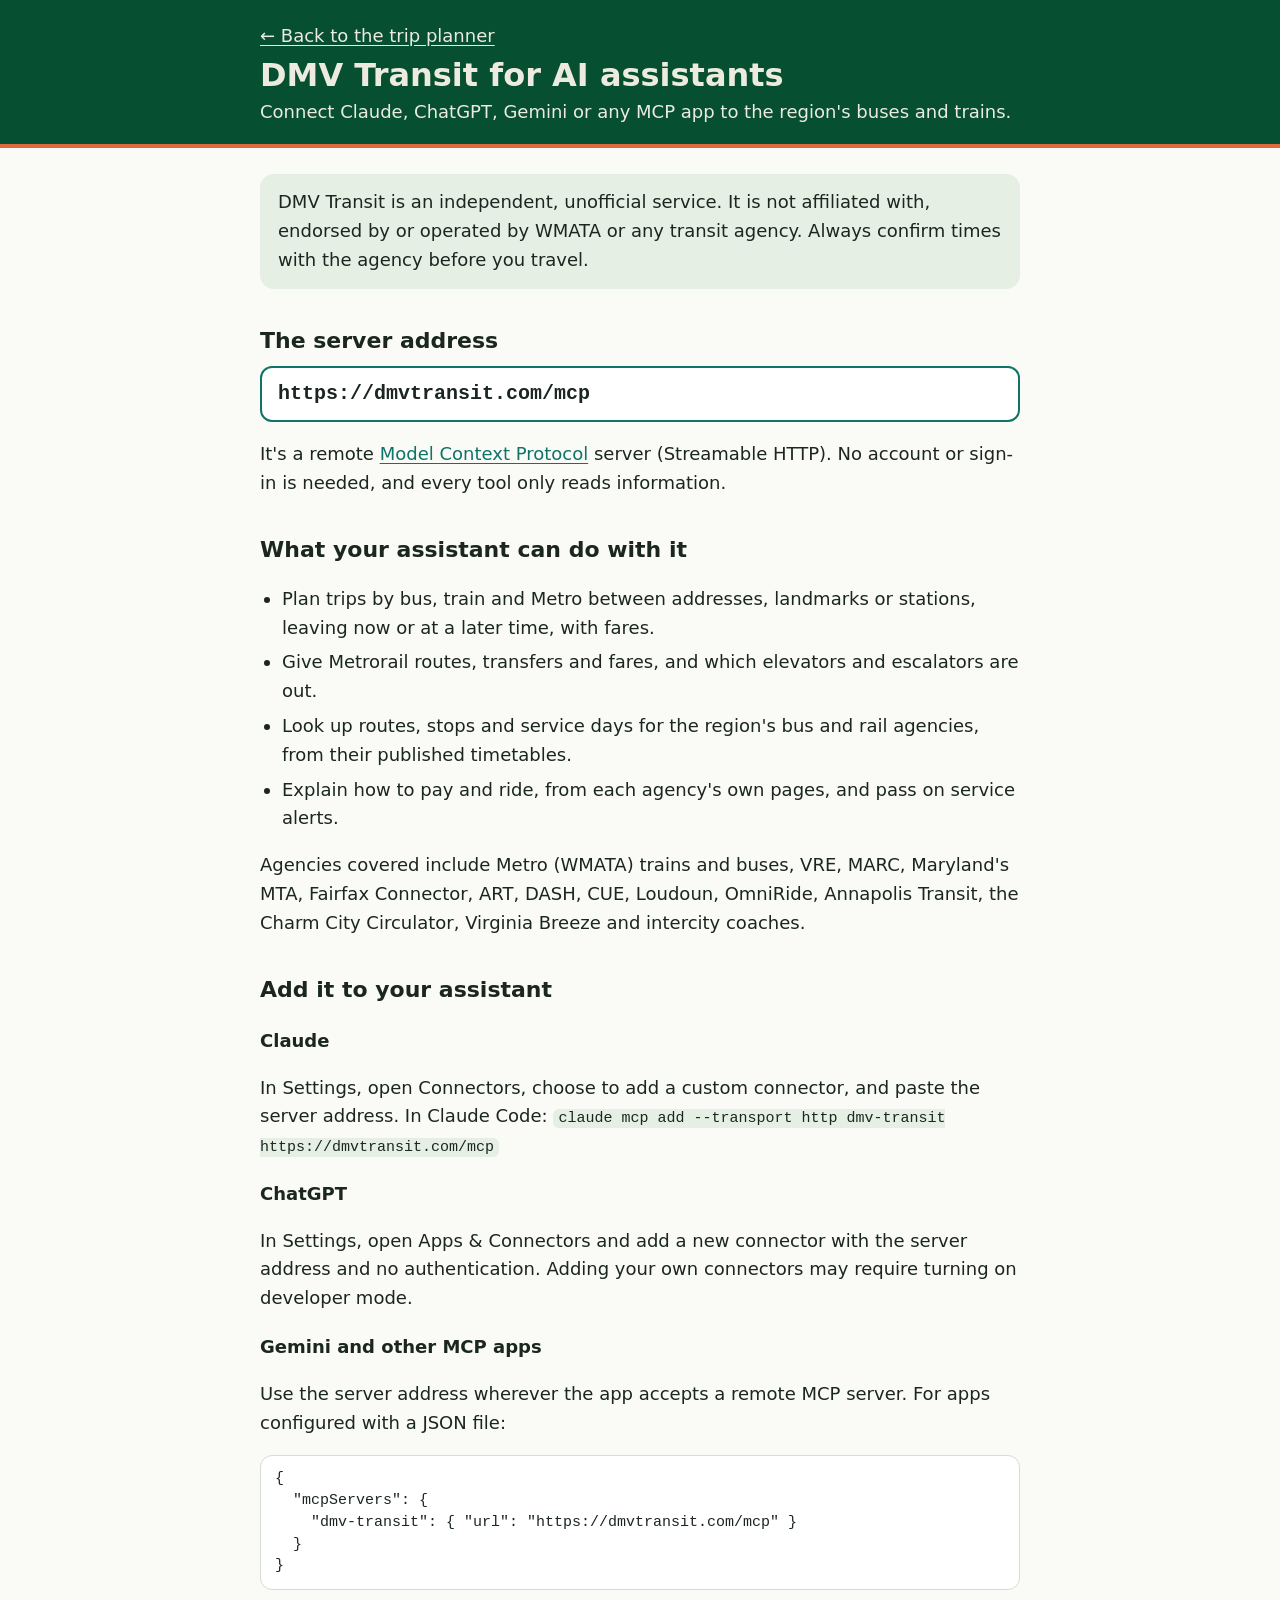
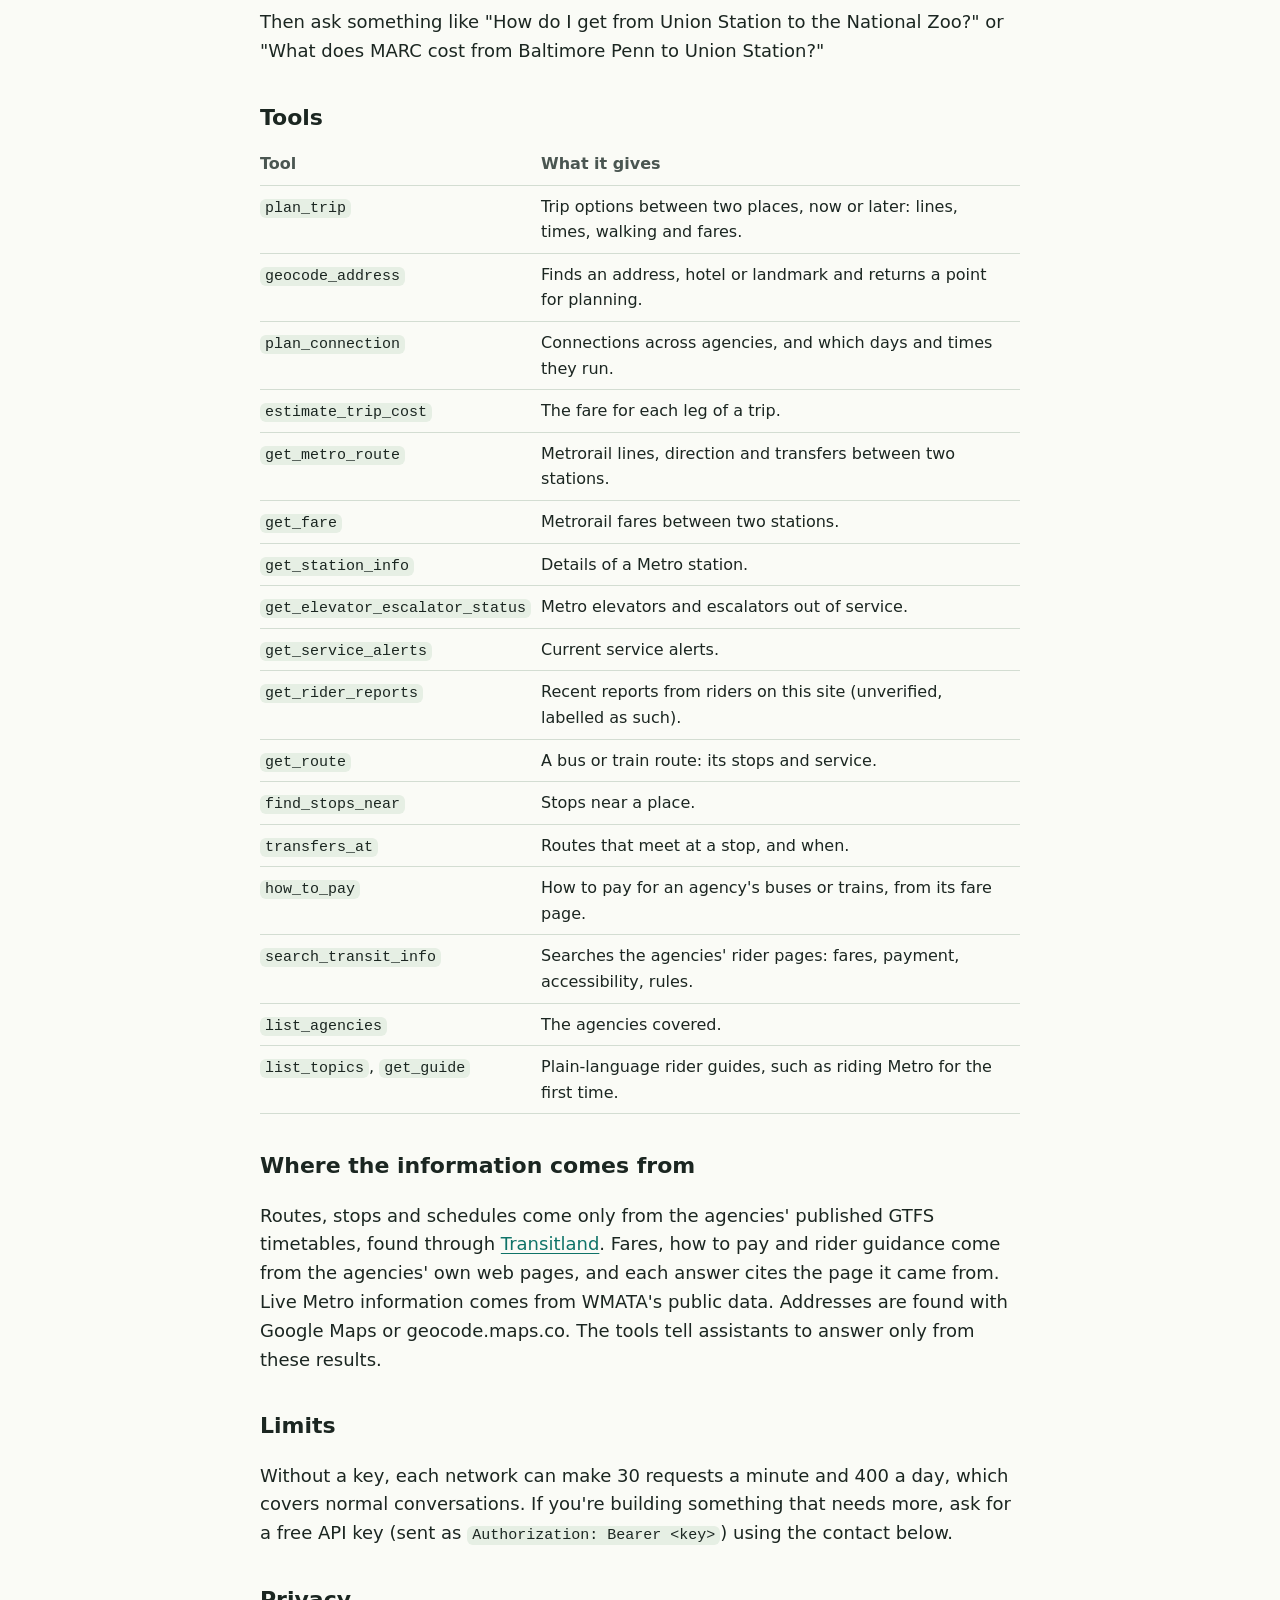
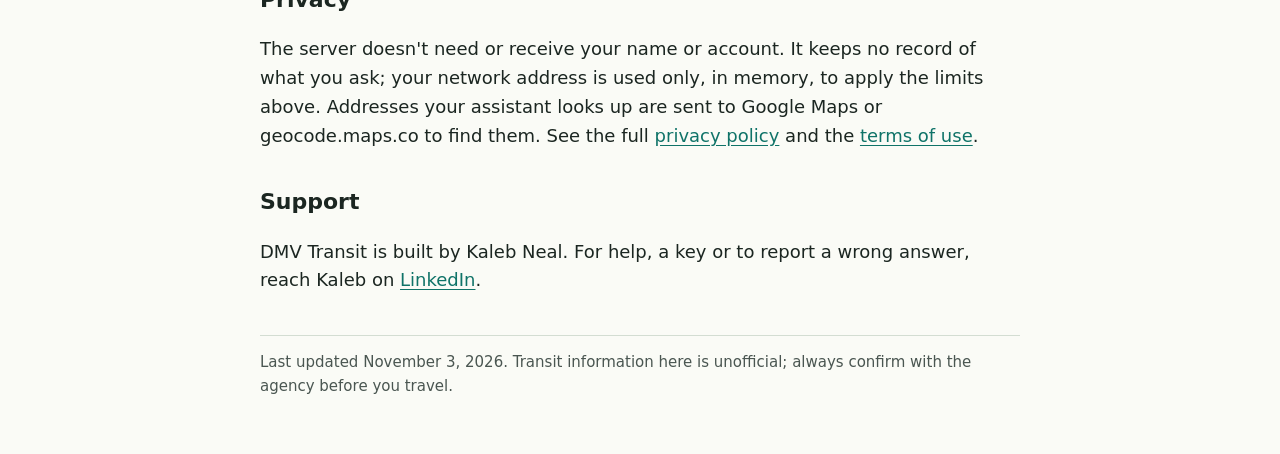
==== src/transit_mcp/chat/static/mcp-server.html @ 0e7c7cea "MCP server open to everyone, ready for the MCP Registry and AI app directories - No key needed (MCP_" ====
<!DOCTYPE html>
<html lang="en">
<head>
<!-- Google tag (gtag.js) -->
<script async src="https://www.googletagmanager.com/gtag/js?id=G-BXZC03P0DK"></script>
<script>
  window.dataLayer = window.dataLayer || [];
  function gtag(){dataLayer.push(arguments);}
  gtag('js', new Date());

  gtag('config', 'G-BXZC03P0DK');
</script>
<meta charset="utf-8" />
<meta name="viewport" content="width=device-width, initial-scale=1" />
<title>MCP Server - DMV Transit</title>
<meta name="description" content="Connect Claude, ChatGPT, Gemini or any MCP client to DMV Transit: trips, schedules, fares, alerts and rider guides for buses and trains in DC, Maryland and Virginia, from the agencies' own data." />
<meta name="theme-color" content="#064F30" />
<link rel="icon" href="/favicon.ico" sizes="48x48" />
<style>
  :root { --bg: #FAFBF6; --ink: #1B2621; --ink-2: #4A5651; --rule: #D3DDD2; --brand: #064F30;
          --cream: #EDEBE0; --stripe: #DE6A3A; --link: #0F7368; --fill: #E6EFE4;
          --font: "Segoe UI Variable Text", "Segoe UI", system-ui, -apple-system, "SF Pro Text",
                  "Helvetica Neue", Arial, sans-serif;
          --mono: ui-monospace, "Cascadia Mono", Consolas, monospace; }
  * { box-sizing: border-box; }
  body { margin: 0; background: var(--bg); color: var(--ink); font: 18px/1.6 var(--font); }
  header { background: var(--brand); color: var(--cream); border-bottom: 4px solid var(--stripe);
           padding: 22px 16px 18px; }
  header a { color: var(--cream); }
  .wrap { max-width: 760px; margin: 0 auto; }
  main { padding: 8px 16px 56px; }
  h1 { margin: 6px 0 4px; font-size: 32px; line-height: 1.15; }
  h2 { font-size: 22px; margin: 34px 0 8px; }
  h3 { font-size: 18px; margin: 20px 0 4px; }
  p, li { max-width: 68ch; }
  ul, ol { padding-left: 22px; }
  li { margin-bottom: 6px; }
  a { color: var(--link); text-underline-offset: 3px; }
  a:focus-visible { outline: 3px solid var(--link); outline-offset: 2px; }
  .lede { color: var(--cream); margin: 0; }
  .box { background: var(--fill); border-radius: 14px; padding: 14px 18px; margin: 18px 0; }
  .box p { margin: 0; }
  .url { display: block; font: 600 20px/1.4 var(--mono); background: #fff; border: 2px solid var(--link);
         border-radius: 12px; padding: 12px 16px; margin: 8px 0 4px; overflow-wrap: anywhere; user-select: all; }
  code { font: 15px var(--mono); background: var(--fill); padding: 1px 5px; border-radius: 6px; }
  pre { font: 14.5px/1.5 var(--mono); background: #fff; border: 1px solid var(--rule); border-radius: 12px;
        padding: 12px 14px; overflow-x: auto; }
  pre code { background: none; padding: 0; }
  table { border-collapse: collapse; width: 100%; font-size: 16px; }
  th, td { text-align: left; vertical-align: top; padding: 8px 10px 8px 0; border-bottom: 1px solid var(--rule); }
  th { color: var(--ink-2); font-weight: 650; }
  td code { white-space: nowrap; }
  .scroll { overflow-x: auto; }
  footer { color: var(--ink-2); font-size: 15px; border-top: 1px solid var(--rule); margin-top: 40px; padding-top: 14px; }
</style>
</head>
<body>
<header><div class="wrap">
  <a href="/">&larr; Back to the trip planner</a>
  <h1>DMV Transit for AI assistants</h1>
  <p class="lede">Connect Claude, ChatGPT, Gemini or any MCP app to the region's buses and trains.</p>
</div></header>

<main><div class="wrap">

<div class="box"><p>DMV Transit is an independent, unofficial service. It is not affiliated with,
endorsed by or operated by WMATA or any transit agency. Always confirm times with the agency
before you travel.</p></div>

<h2>The server address</h2>
<span class="url">https://dmvtransit.com/mcp</span>
<p>It's a remote <a href="https://modelcontextprotocol.io">Model Context Protocol</a> server
(Streamable HTTP). No account or sign-in is needed, and every tool only reads information.</p>

<h2>What your assistant can do with it</h2>
<ul>
  <li>Plan trips by bus, train and Metro between addresses, landmarks or stations, leaving now or
    at a later time, with fares.</li>
  <li>Give Metrorail routes, transfers and fares, and which elevators and escalators are out.</li>
  <li>Look up routes, stops and service days for the region's bus and rail agencies, from their
    published timetables.</li>
  <li>Explain how to pay and ride, from each agency's own pages, and pass on service alerts.</li>
</ul>
<p>Agencies covered include Metro (WMATA) trains and buses, VRE, MARC, Maryland's MTA,
Fairfax Connector, ART, DASH, CUE, Loudoun, OmniRide, Annapolis Transit, the Charm City
Circulator, Virginia Breeze and intercity coaches.</p>

<h2>Add it to your assistant</h2>
<h3>Claude</h3>
<p>In Settings, open Connectors, choose to add a custom connector, and paste the server address.
In Claude Code: <code>claude mcp add --transport http dmv-transit https://dmvtransit.com/mcp</code></p>
<h3>ChatGPT</h3>
<p>In Settings, open Apps &amp; Connectors and add a new connector with the server address and no
authentication. Adding your own connectors may require turning on developer mode.</p>
<h3>Gemini and other MCP apps</h3>
<p>Use the server address wherever the app accepts a remote MCP server. For apps configured with
a JSON file:</p>
<pre><code>{
  "mcpServers": {
    "dmv-transit": { "url": "https://dmvtransit.com/mcp" }
  }
}</code></pre>
<p>Then ask something like "How do I get from Union Station to the National Zoo?" or "What does
MARC cost from Baltimore Penn to Union Station?"</p>

<h2>Tools</h2>
<div class="scroll"><table>
  <tr><th>Tool</th><th>What it gives</th></tr>
  <tr><td><code>plan_trip</code></td><td>Trip options between two places, now or later: lines, times, walking and fares.</td></tr>
  <tr><td><code>geocode_address</code></td><td>Finds an address, hotel or landmark and returns a point for planning.</td></tr>
  <tr><td><code>plan_connection</code></td><td>Connections across agencies, and which days and times they run.</td></tr>
  <tr><td><code>estimate_trip_cost</code></td><td>The fare for each leg of a trip.</td></tr>
  <tr><td><code>get_metro_route</code></td><td>Metrorail lines, direction and transfers between two stations.</td></tr>
  <tr><td><code>get_fare</code></td><td>Metrorail fares between two stations.</td></tr>
  <tr><td><code>get_station_info</code></td><td>Details of a Metro station.</td></tr>
  <tr><td><code>get_elevator_escalator_status</code></td><td>Metro elevators and escalators out of service.</td></tr>
  <tr><td><code>get_service_alerts</code></td><td>Current service alerts.</td></tr>
  <tr><td><code>get_rider_reports</code></td><td>Recent reports from riders on this site (unverified, labelled as such).</td></tr>
  <tr><td><code>get_route</code></td><td>A bus or train route: its stops and service.</td></tr>
  <tr><td><code>find_stops_near</code></td><td>Stops near a place.</td></tr>
  <tr><td><code>transfers_at</code></td><td>Routes that meet at a stop, and when.</td></tr>
  <tr><td><code>how_to_pay</code></td><td>How to pay for an agency's buses or trains, from its fare page.</td></tr>
  <tr><td><code>search_transit_info</code></td><td>Searches the agencies' rider pages: fares, payment, accessibility, rules.</td></tr>
  <tr><td><code>list_agencies</code></td><td>The agencies covered.</td></tr>
  <tr><td><code>list_topics</code>, <code>get_guide</code></td><td>Plain-language rider guides, such as riding Metro for the first time.</td></tr>
</table></div>

<h2>Where the information comes from</h2>
<p>Routes, stops and schedules come only from the agencies' published GTFS timetables, found
through <a href="https://www.transit.land">Transitland</a>. Fares, how to pay and rider guidance come
from the agencies' own web pages, and each answer cites the page it came from. Live Metro
information comes from WMATA's public data. Addresses are found with Google Maps or
geocode.maps.co. The tools tell assistants to answer only from these results.</p>

<h2>Limits</h2>
<p>Without a key, each network can make 30 requests a minute and 400 a day, which covers normal
conversations. If you're building something that needs more, ask for a free API key (sent as
<code>Authorization: Bearer &lt;key&gt;</code>) using the contact below.</p>

<h2>Privacy</h2>
<p>The server doesn't need or receive your name or account. It keeps no record of what you ask;
your network address is used only, in memory, to apply the limits above. Addresses your assistant
looks up are sent to Google Maps or geocode.maps.co to find them. See the full
<a href="/privacy">privacy policy</a> and the <a href="/terms">terms of use</a>.</p>

<h2>Support</h2>
<p>DMV Transit is built by Kaleb Neal. For help, a key or to report a wrong answer, reach Kaleb on
<a href="https://www.linkedin.com/in/kaleb-neal" target="_blank" rel="noopener noreferrer">LinkedIn</a>.</p>

<footer>Last updated November 3, 2026. Transit information here is unofficial; always confirm with
the agency before you travel.</footer>

</div></main>
</body>
</html>
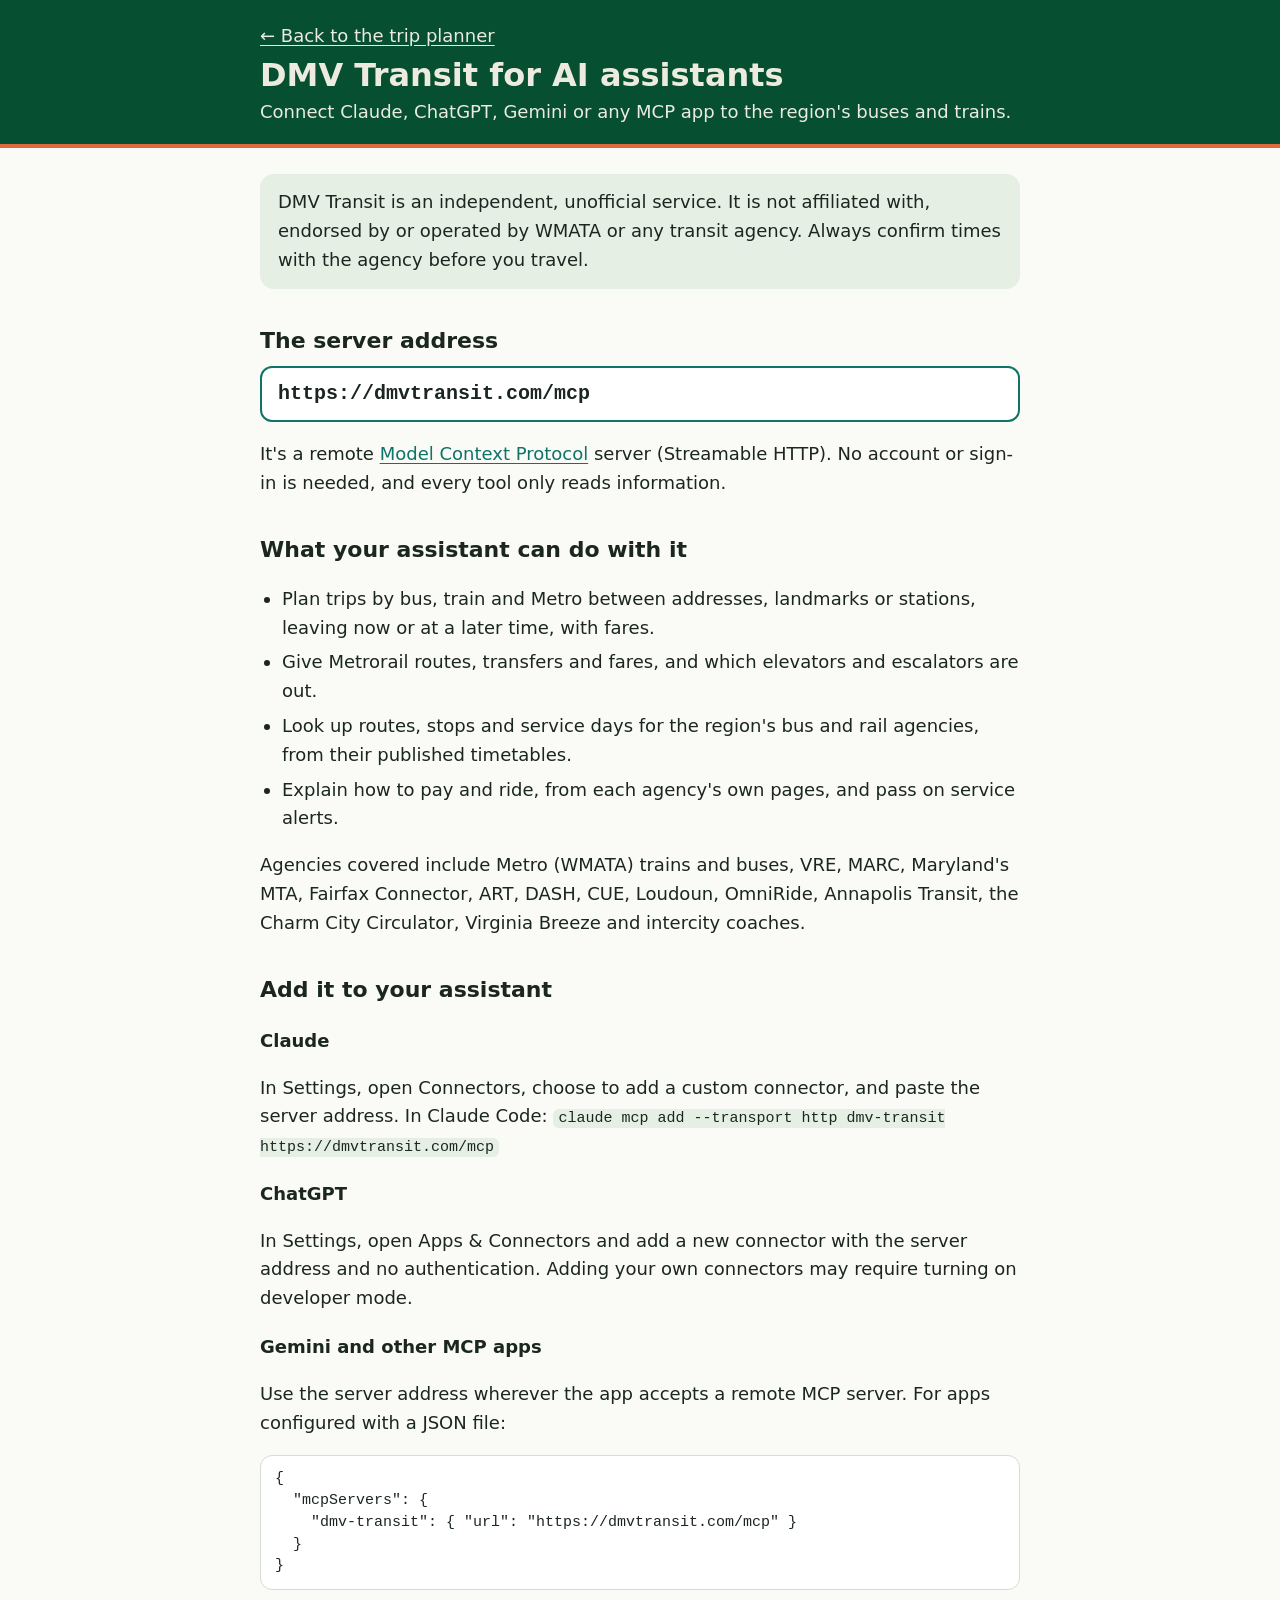
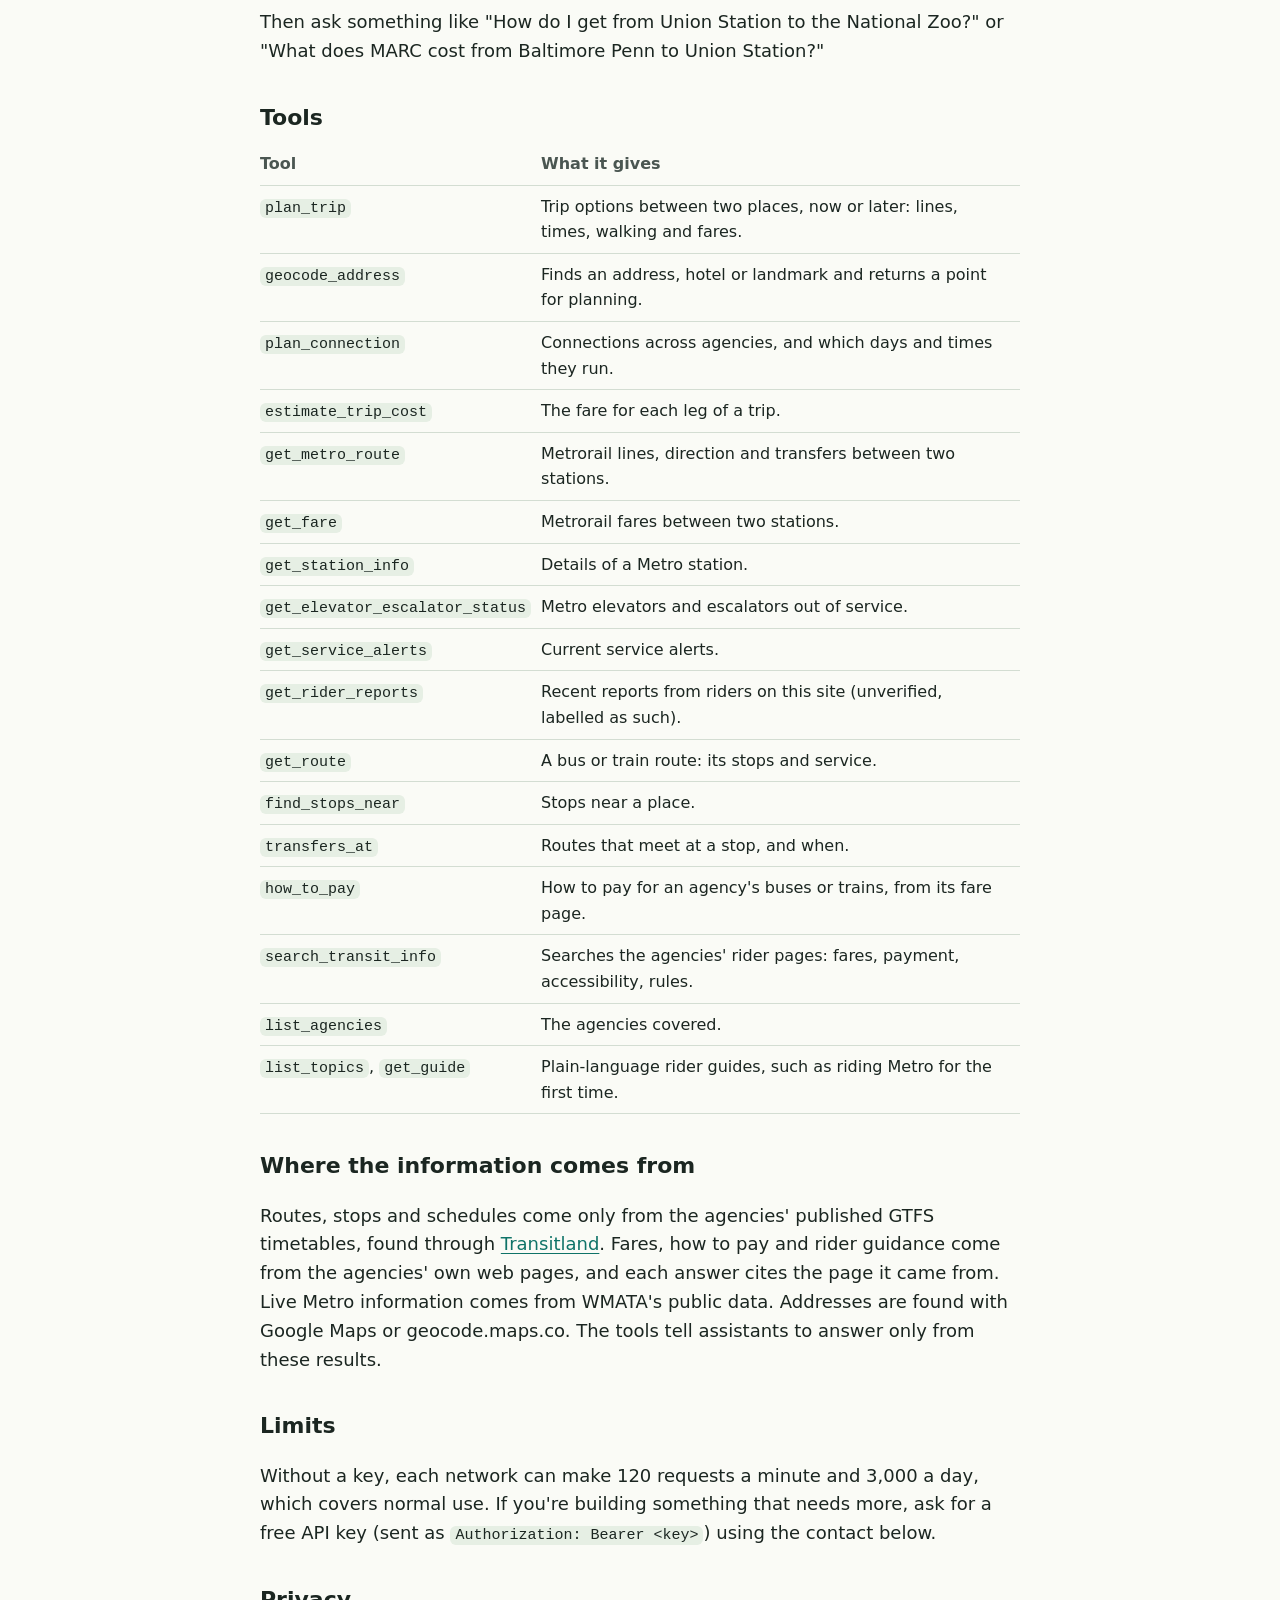
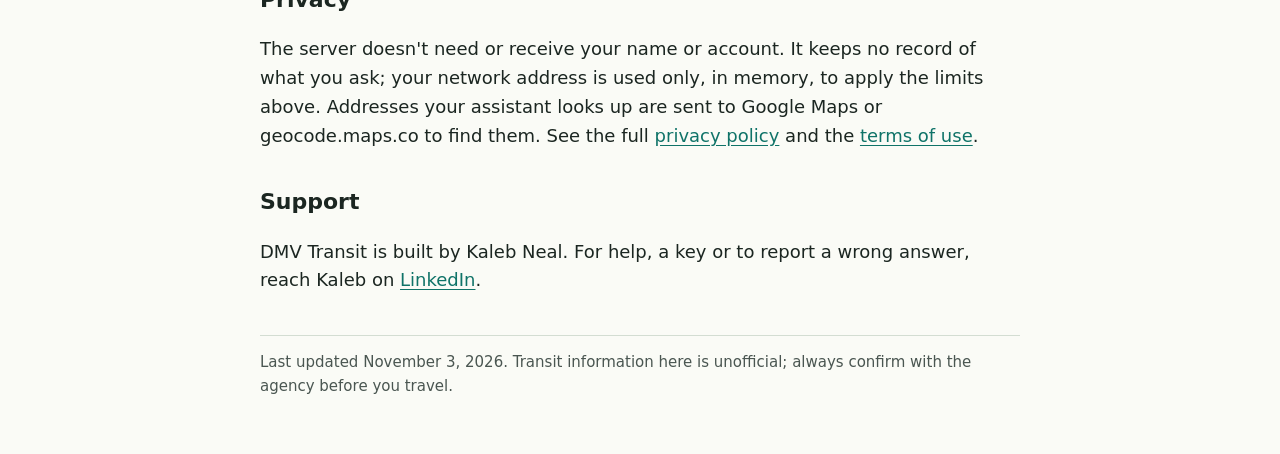
==== commit 60719ca6: "MCP SDK 2.x: serve 2026-07-28 clients (server/discover) as well as older ones - Clients on MCP's new" ====
--- a/src/transit_mcp/chat/static/mcp-server.html
+++ b/src/transit_mcp/chat/static/mcp-server.html
@@ -133,8 +133,8 @@
 geocode.maps.co. The tools tell assistants to answer only from these results.</p>
 
 <h2>Limits</h2>
-<p>Without a key, each network can make 30 requests a minute and 400 a day, which covers normal
-conversations. If you're building something that needs more, ask for a free API key (sent as
+<p>Without a key, each network can make 120 requests a minute and 3,000 a day, which covers
+normal use. If you're building something that needs more, ask for a free API key (sent as
 <code>Authorization: Bearer &lt;key&gt;</code>) using the contact below.</p>
 
 <h2>Privacy</h2>
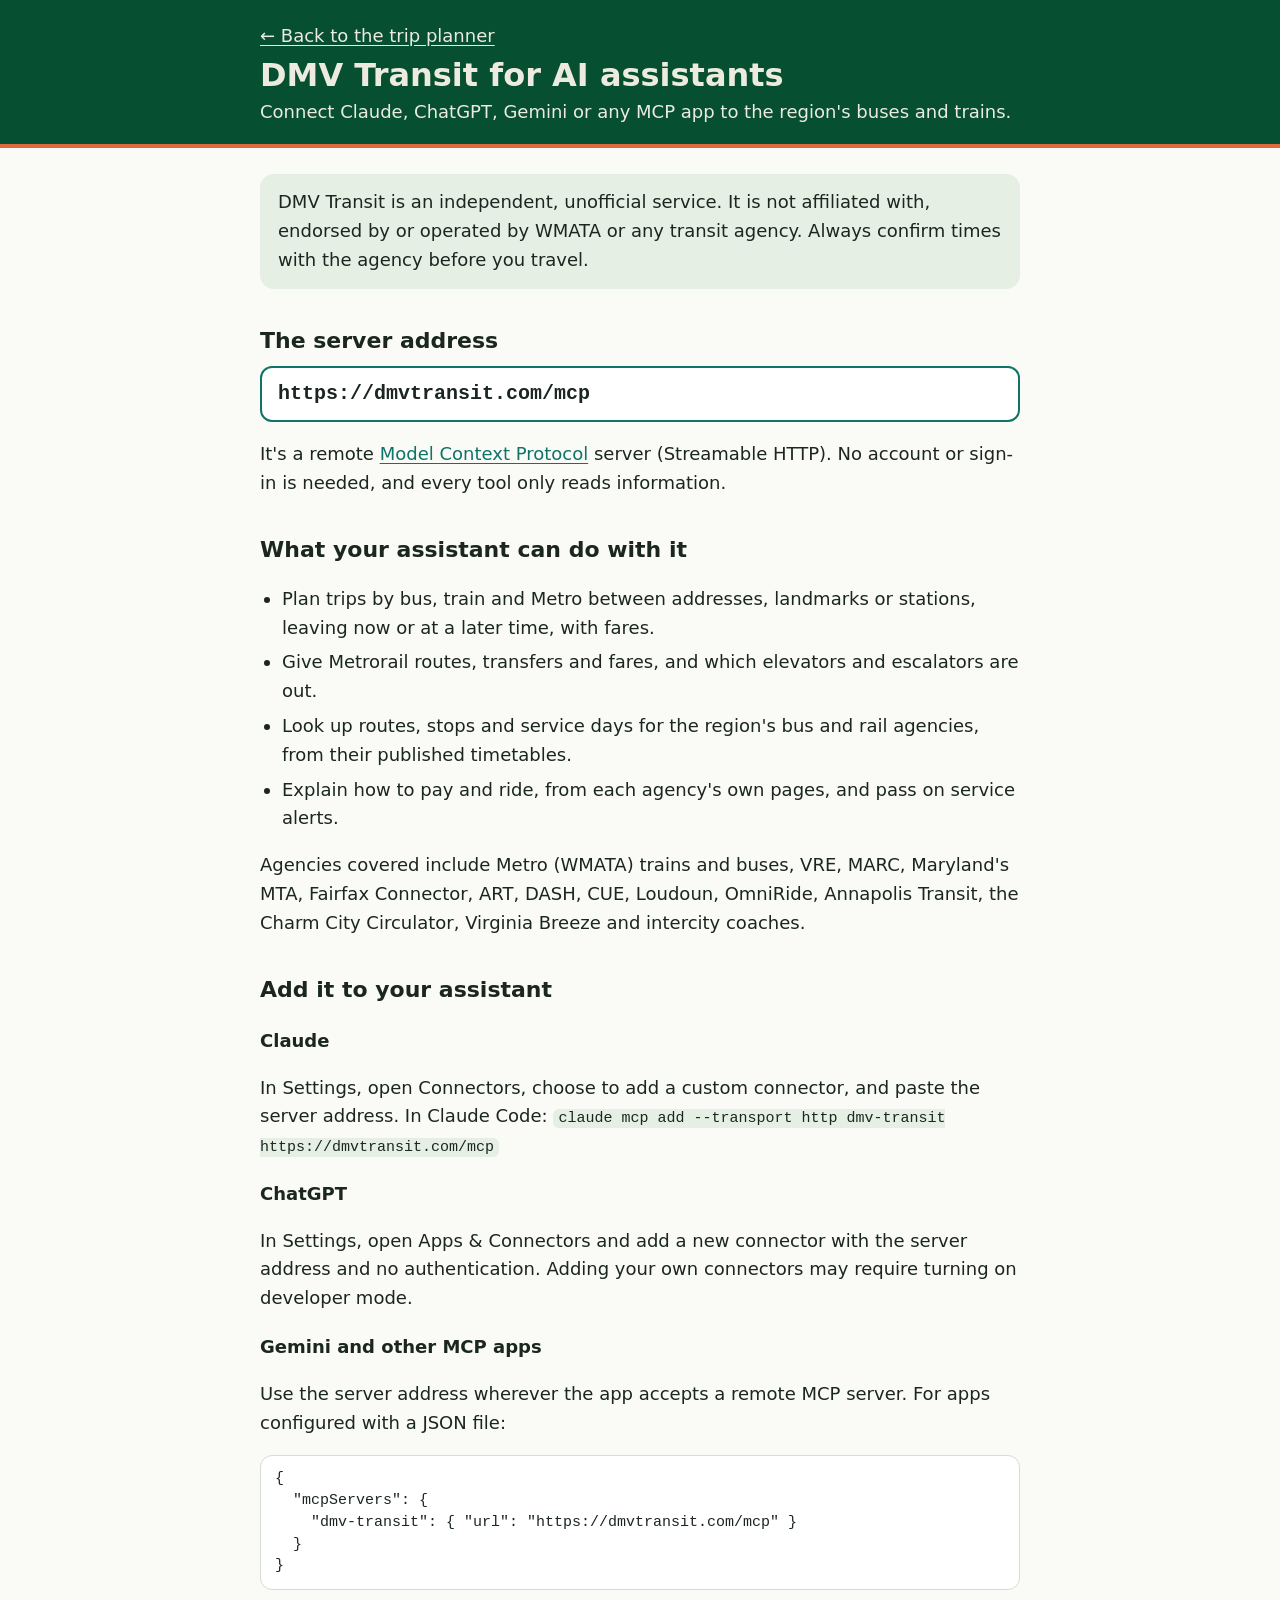
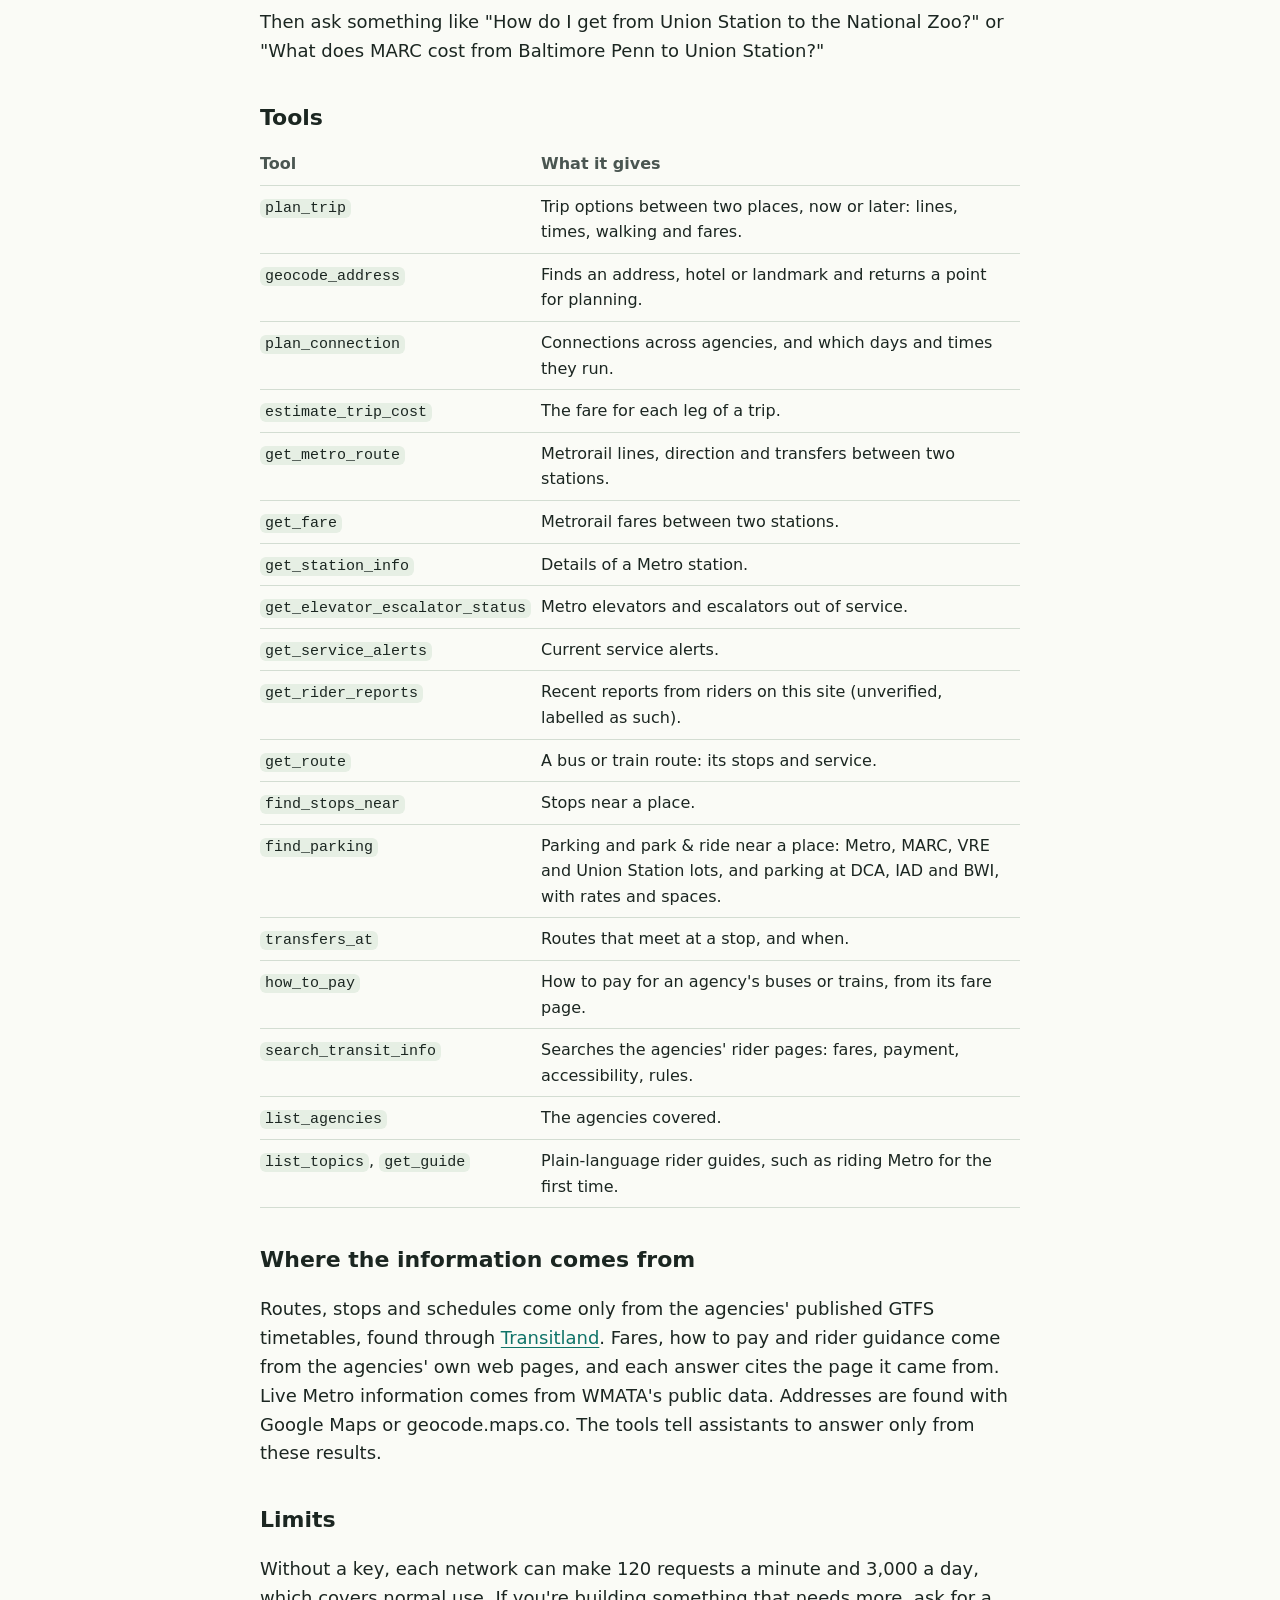
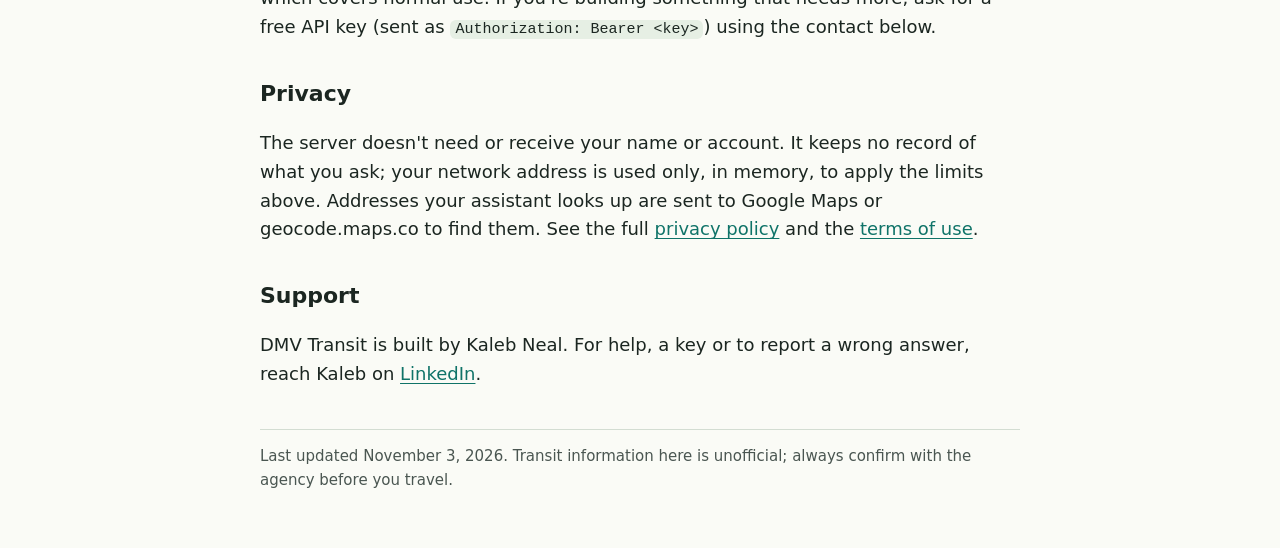
==== commit b17dd4a9: "Parking and park & ride: Metro, MARC, VRE, Union Station and the three airports - Metrorail: WMATA's" ====
--- a/src/transit_mcp/chat/static/mcp-server.html
+++ b/src/transit_mcp/chat/static/mcp-server.html
@@ -118,6 +118,7 @@
   <tr><td><code>get_rider_reports</code></td><td>Recent reports from riders on this site (unverified, labelled as such).</td></tr>
   <tr><td><code>get_route</code></td><td>A bus or train route: its stops and service.</td></tr>
   <tr><td><code>find_stops_near</code></td><td>Stops near a place.</td></tr>
+  <tr><td><code>find_parking</code></td><td>Parking and park &amp; ride near a place: Metro, MARC, VRE and Union Station lots, and parking at DCA, IAD and BWI, with rates and spaces.</td></tr>
   <tr><td><code>transfers_at</code></td><td>Routes that meet at a stop, and when.</td></tr>
   <tr><td><code>how_to_pay</code></td><td>How to pay for an agency's buses or trains, from its fare page.</td></tr>
   <tr><td><code>search_transit_info</code></td><td>Searches the agencies' rider pages: fares, payment, accessibility, rules.</td></tr>
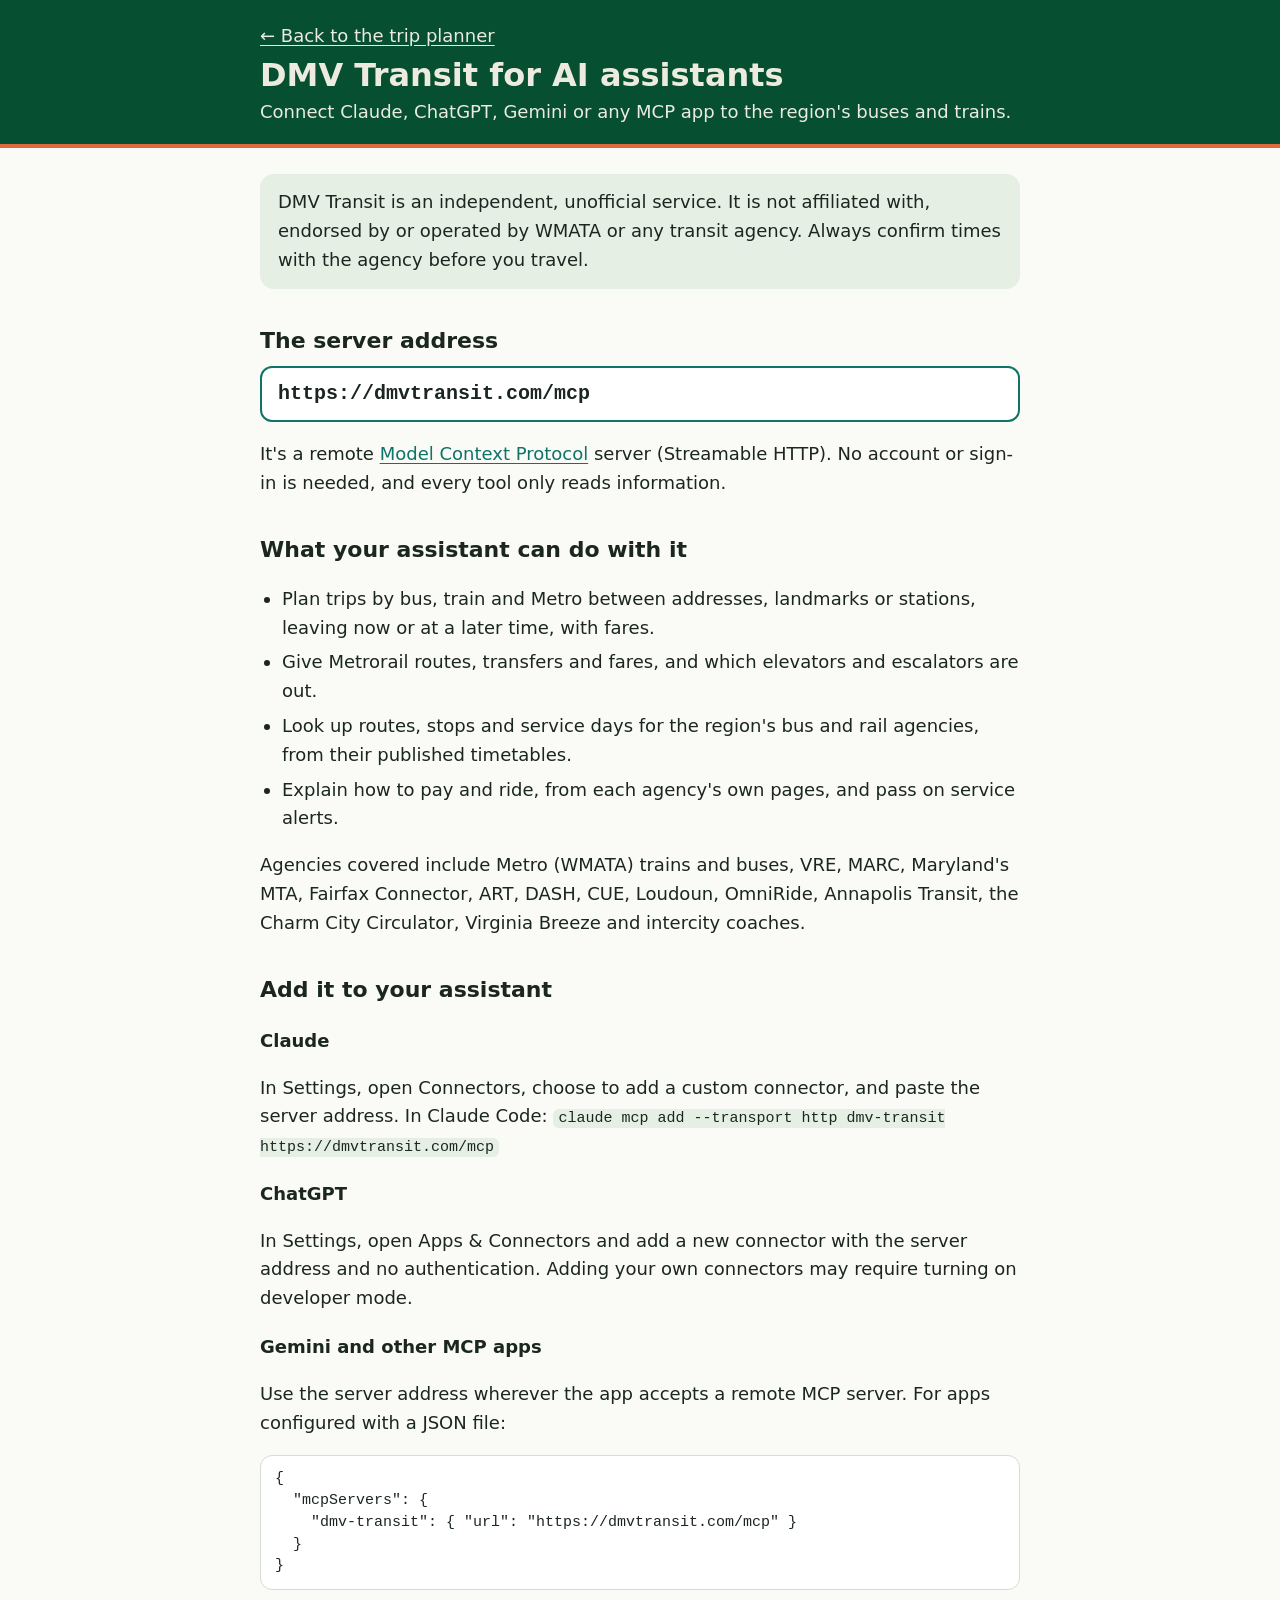
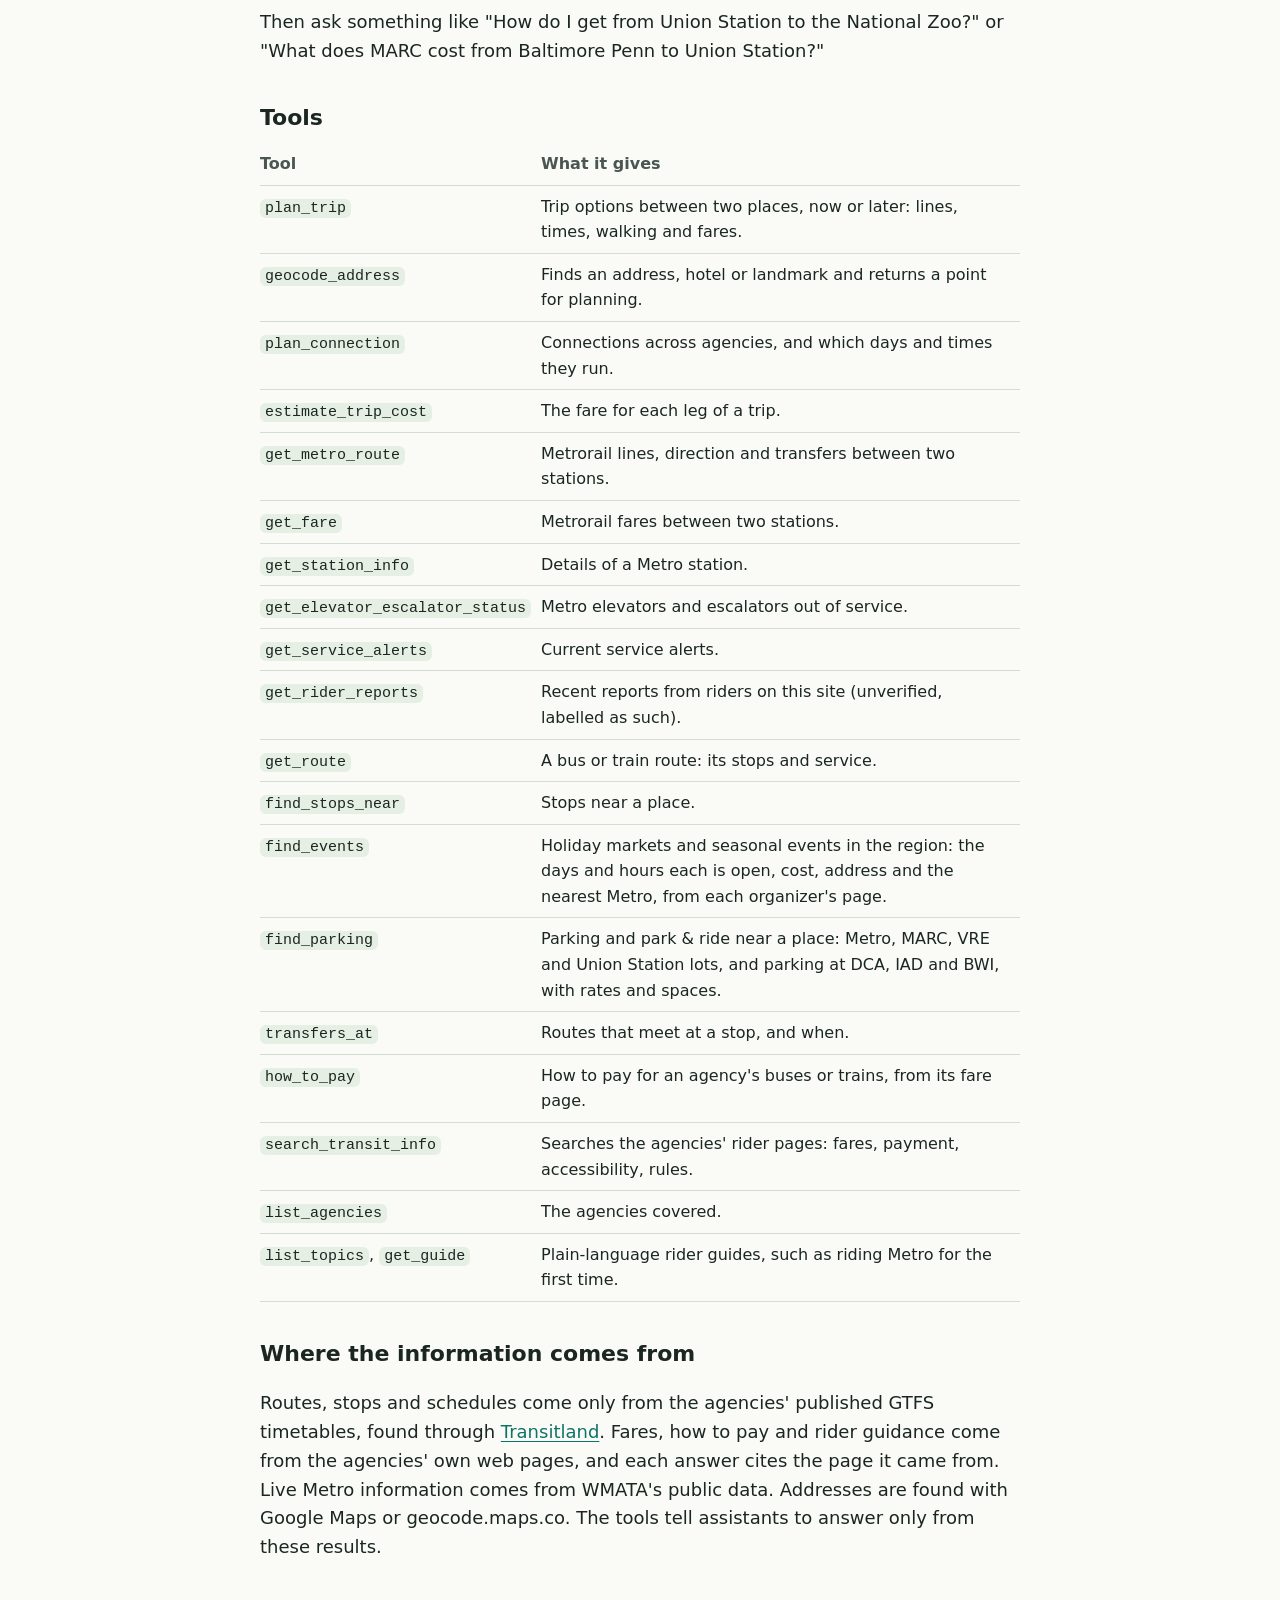
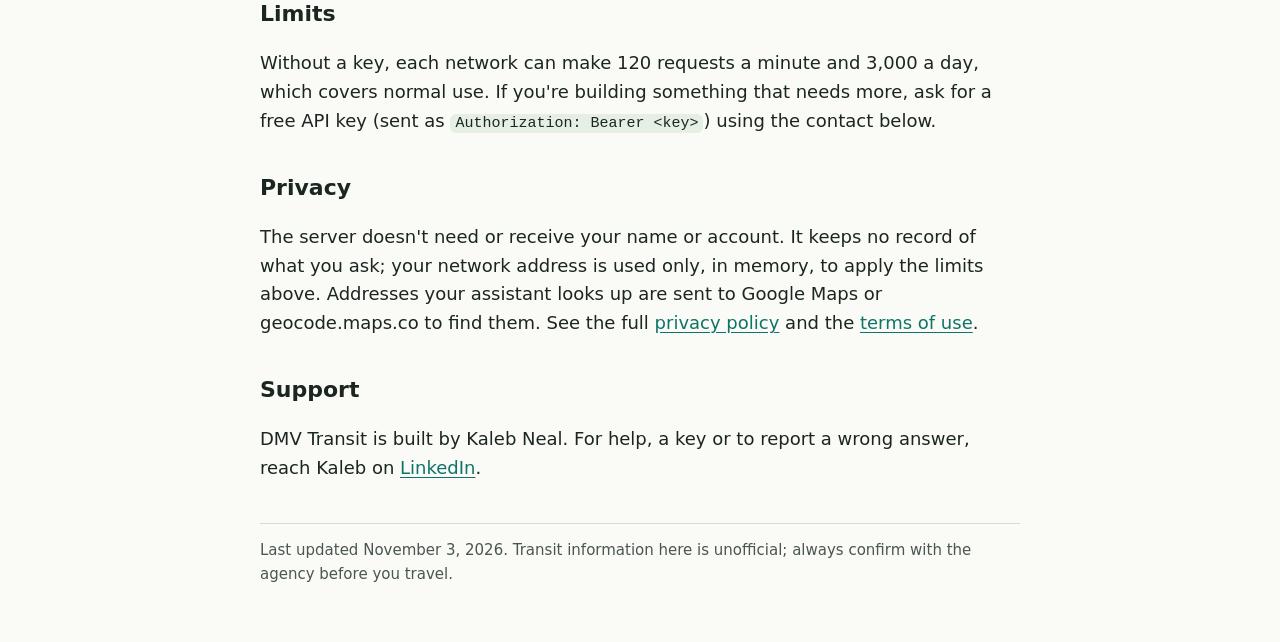
==== commit 3387efdc: "Holiday markets and events: find_events tool, Explore layer and a seasonal suggestion Seven markets " ====
--- a/src/transit_mcp/chat/static/mcp-server.html
+++ b/src/transit_mcp/chat/static/mcp-server.html
@@ -118,6 +118,7 @@
   <tr><td><code>get_rider_reports</code></td><td>Recent reports from riders on this site (unverified, labelled as such).</td></tr>
   <tr><td><code>get_route</code></td><td>A bus or train route: its stops and service.</td></tr>
   <tr><td><code>find_stops_near</code></td><td>Stops near a place.</td></tr>
+  <tr><td><code>find_events</code></td><td>Holiday markets and seasonal events in the region: the days and hours each is open, cost, address and the nearest Metro, from each organizer's page.</td></tr>
   <tr><td><code>find_parking</code></td><td>Parking and park &amp; ride near a place: Metro, MARC, VRE and Union Station lots, and parking at DCA, IAD and BWI, with rates and spaces.</td></tr>
   <tr><td><code>transfers_at</code></td><td>Routes that meet at a stop, and when.</td></tr>
   <tr><td><code>how_to_pay</code></td><td>How to pay for an agency's buses or trains, from its fare page.</td></tr>
